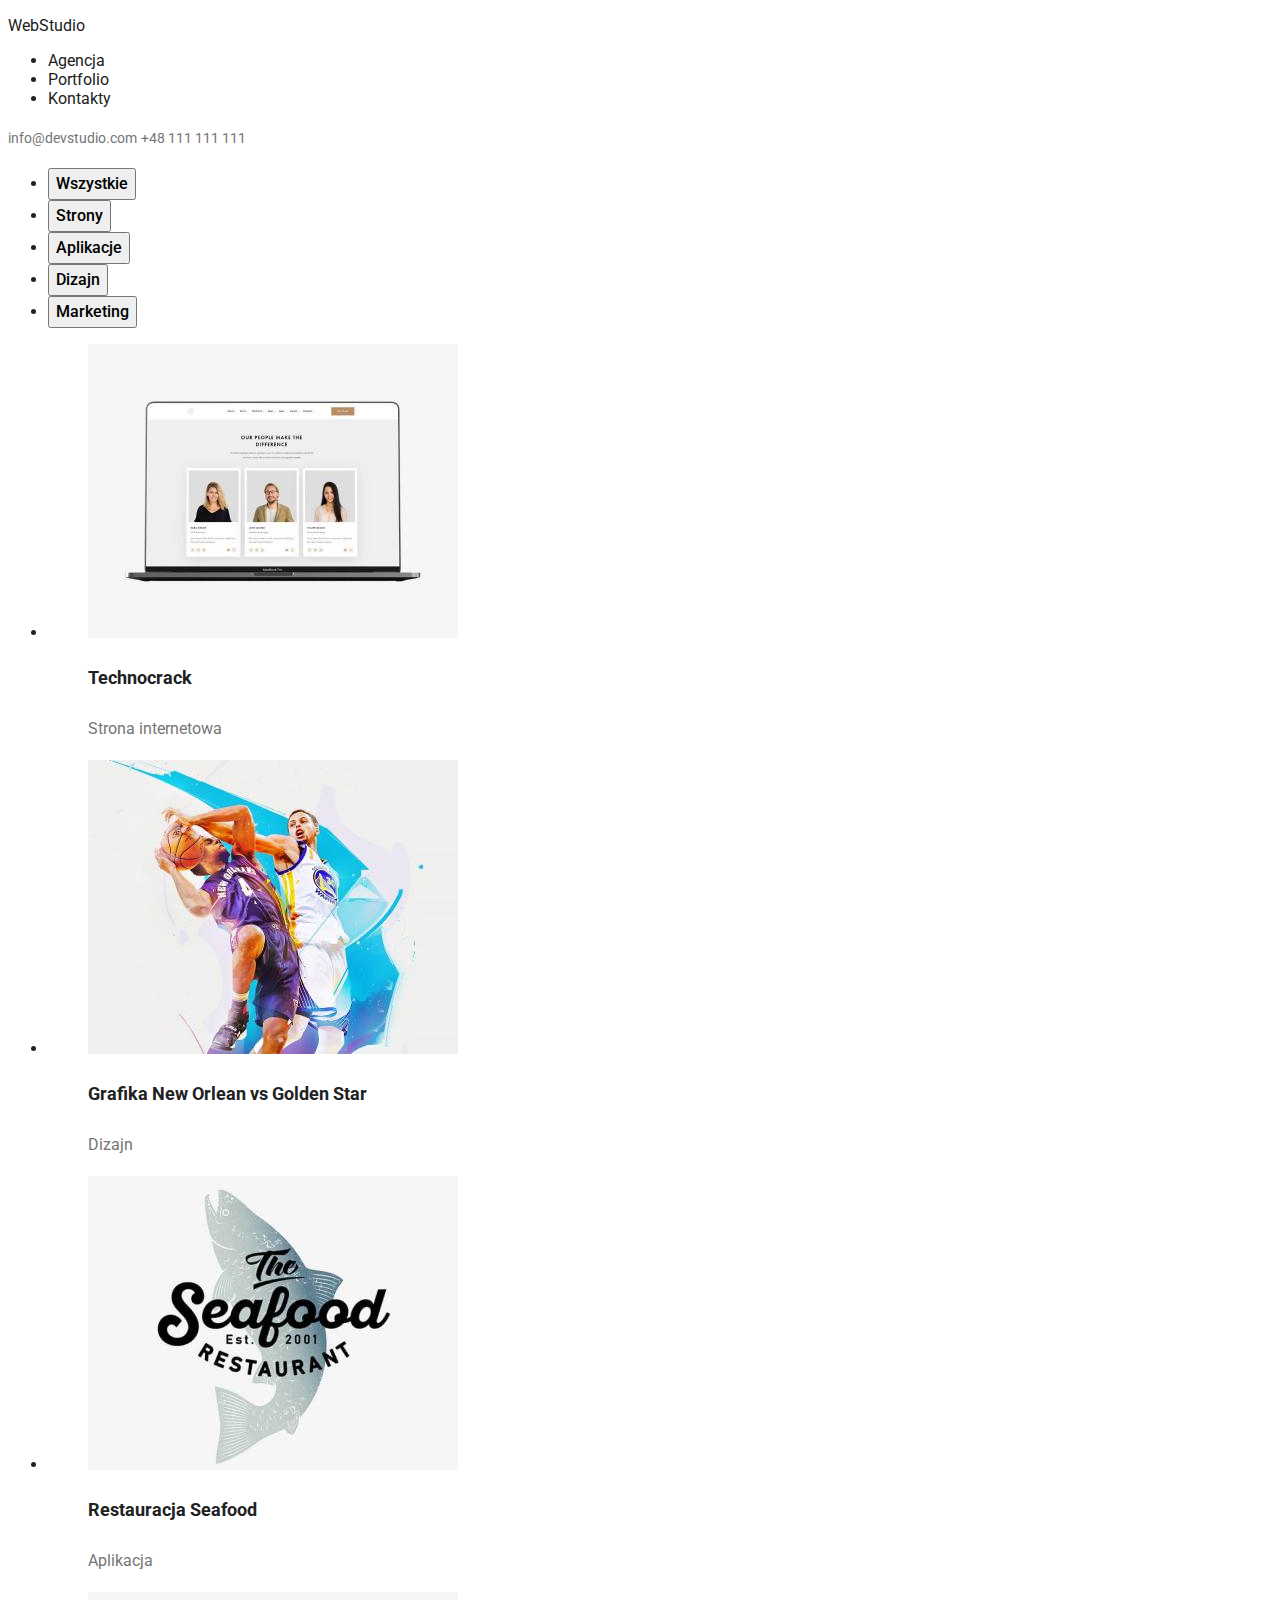
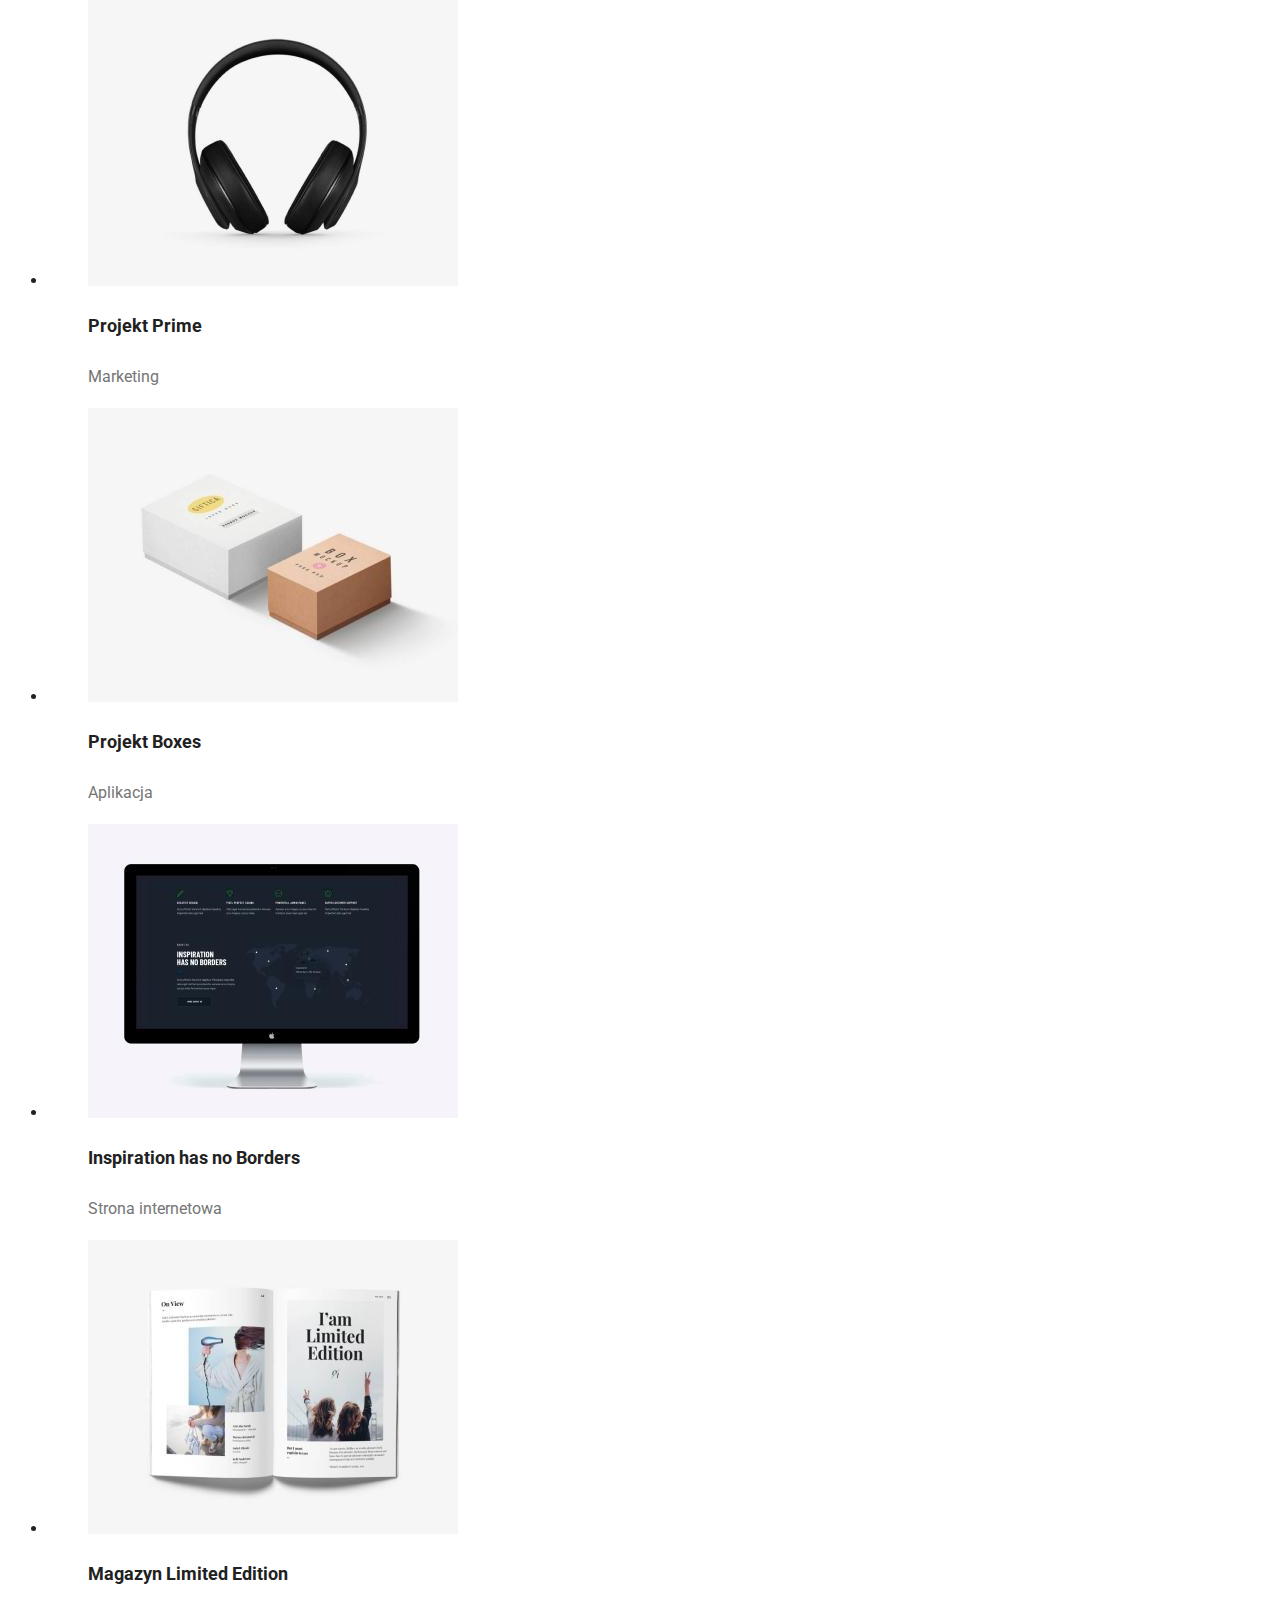
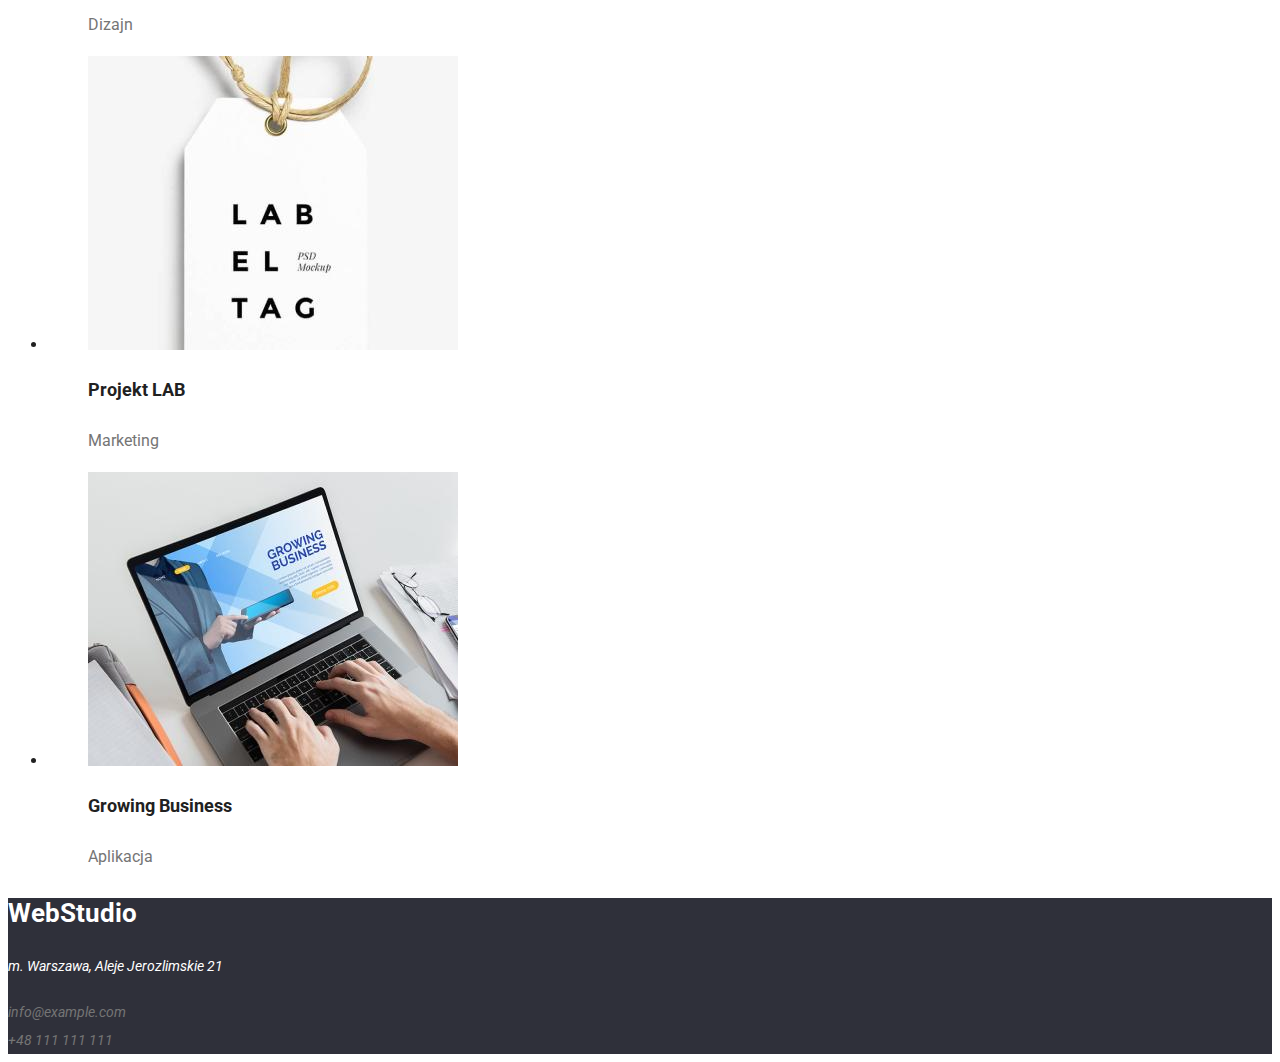
==== portfolio.html @ 7765a139 "3" ====
<!DOCTYPE html>
<html lang="en">
<head>
    <link rel="stylesheet" href="./css/styles.css" />
    <link rel="preconnect" href="https://fonts.googleapis.com">
    <link rel="preconnect" href="https://fonts.gstatic.com" crossorigin>
    <link href="https://fonts.googleapis.com/css2?family=Raleway:wght@700&family=Roboto:wght@400;500;700;900&display=swap" rel="stylesheet">
    <meta charset="UTF-8">
    <meta http-equiv="X-UA-Compatible" content="IE=edge">
    <meta name="viewport" content="width=device-width, initial-scale=1.0">
    <title>WebStudio - Portfolio</title>
</head>
<body>
 <header>
    <p> <a class="logo-link-header" href="index.html">WebStudio</a></p>

    <nav class="navigation">
        <ul >
            <li><a class="navigation-link" href="index.html">Agencja</a></li>
            <li><a class="navigation-link" href="portfolio.html">Portfolio</a></li>
            <li><a class="navigation-link" href="#">Kontakty</a></li>
        </ul>
    </nav>

    <a class="contact" href="mailto:info@devstudio.com">info@devstudio.com</a>
    <a class="contact" href="tel:+48111111111">+48 111 111 111</a>
</header>   
<main>

<ul>
    <li><button class="portfolio-btn" type="button">Wszystkie</button></li>
    <li><button class="portfolio-btn" type="button">Strony</button></li>
    <li><button class="portfolio-btn" type="button">Aplikacje</button></li>
    <li><button class="portfolio-btn" type="button">Dizajn</button></li>
    <li><button class="portfolio-btn" type="button">Marketing</button></li>
</ul>


<ul>
    <li>
        <figure>
            <img src="images/portfolio/img1.jpg" alt="notebook" width="370" height="294">
            <figcaption>
                <p class="photo-head">Technocrack</p>
                <p class="photo-describe">Strona internetowa</p>
            </figcaption>
        </figure>
    </li>
    <li>
        <figure>
            <img src="images/portfolio/img2.jpg" alt="basketball" width="370" height="294">
            <figcaption>
                <p class="photo-head">Grafika New Orlean vs Golden Star</p>
                <p class="photo-describe">Dizajn</p>
            </figcaption>
        </figure>
    </li>
    <li>
        <figure>
            <img src="images/portfolio/img3.jpg" alt="logo seafood" width="370" height="294">
            <figcaption>
                <p class="photo-head">Restauracja Seafood</p>
                <p class="photo-describe">Aplikacja</p>
            </figcaption>
        </figure>
    </li>
    <li>
        <figure>
            <img src="images/portfolio/img4.jpg" alt="Headphones" width="370" height="294">
            <figcaption>
                <p class="photo-head">Projekt Prime</p>
                <p class="photo-describe">Marketing</p>
            </figcaption>
        </figure>
    </li>
    <li>
        <figure>
            <img src="images/portfolio/img5.jpg" alt="boxes" width="370" height="294">
            <figcaption>
                <p class="photo-head">Projekt Boxes</p>
                <p class="photo-describe">Aplikacja</p>
            </figcaption>
        </figure>
    </li>
    <li>
        <figure>
            <img src="images/portfolio/img6.jpg" alt="monitor" width="370" height="294">
            <figcaption>
                <p class="photo-head">Inspiration has no Borders</p>
                <p class="photo-describe">Strona internetowa</p>
            </figcaption>
        </figure>
    </li>
    <li>
        <figure>
            <img src="images/portfolio/img7.jpg" alt="newspaper" width="370" height="294">
            <figcaption>
                <p class="photo-head">Magazyn Limited Edition</p>
                <p class="photo-describe">Dizajn</p>
            </figcaption>
        </figure>
    </li>
    <li>
        <figure>
            <img src="images/portfolio/img8.jpg" alt="label" width="370" height="294">
            <figcaption>
             <p class="photo-head">Projekt LAB</p>
             <p class="photo-describe">Marketing</p>
            </figcaption>
        </figure>
    </li>
    <li>
        <figure>
            <img src="images/portfolio/img9.jpg" alt="notebook" width="370" height="294">
            <figcaption>
             <p class="photo-head">Growing Business</p>
             <p class="photo-describe">Aplikacja</p>
            </figcaption>
        </figure>
    </li>
</ul>

</main>
<footer>
    <p class="logo"><a class="logo-link-footer" href="#">WebStudio</a></p>
    <address>
    <div class="street">m. Warszawa, Aleje Jerozlimskie 21</div><br/>
    
    <a class="contact" href="mailto:info@example.com">info@example.com</a><br/>
    <a class="contact" href="tel:+48111111111">+48 111 111 111</a>
    
    </address>
</footer>

</body>
</html>
---- css/styles.css ----
:root {
    --main-font: 'Roboto', sans-serif;
    --main-color: #212121;
    --second-color: #2196F3;
    --third-color:#757575;
    --background-color:#2F303A;
}

body { 
    font-family: var(--main-font);
    color: var(--main-color);
}

/* -----------------header---------------*/
.logo-link-header,
.navigation-link {
    text-decoration: none;
    color: var(--main-color);
}


.navigation-link:hover {
    color: var(--second-color);
}

/*----------------------main-----------------*/
.title-item {
    font-weight: 900;
    font-size: 44px;
    line-height: 1.364;
    color: #FFFFFF;
}

.about-head {
    font-weight: 700;
    font-size: 14px;
    line-height: 1.143;
}

.about-head-description {
    font-weight: 400;
    font-size: 14px;
    line-height: 1.714;
    color: var(--third-color);
}

.portfolio-btn {
    font-family: Roboto, sans-serif;
    font-weight: 500;
    font-size: 16px;
    line-height: 1.625;
}

.title-btn {
    font-weight: 700;
    font-size: 16px;
    line-height: 1.875;
    color: #FFFFFF;
    background-color: var(--second-color);
}

.portfolio-btn:hover,
.portfolio-btn:focus {
color: #FFFFFF;
background-color: var(--second-color);
}

.work,
.staff {
    font-weight: 700;
    font-size: 36px;
    line-height: 1.167;
}

.staff-name {
    font-weight: 500;
    font-size: 16px;
    line-height: 1.187;
}

.staff-position {
    line-height: 1.187;
}

.photo-head {
    font-weight: 700;
    font-size: 18px;
    line-height: 2;
}

.photo-describe {
    line-height: 1.875;
}

.staff-position,
.photo-describe {
    color: var(--third-color);  
    font-weight: 400;
    font-size: 16px;
}

/*--------------------background--------------*/
footer,
.title {
    background-color: var(--background-color);
}

/*---------------------footer---------------------*/


.logo-link-footer,
.logo,
.contact {
    text-decoration: none;
}

.logo-link-footer { 
    color:#FFFFFF;
}

.logo {
    color:var(--second-color);
    font-weight: 700;
    font-size: 26px;
    line-height: 1.192;
}

.street {
    color: #FFFFFF;
    font-size: 14px;
    line-height: 1.714;
}
.contact {
    color:var(--third-color);
    font-size: 14px;
    line-height: 2;
}


.contact:hover {
    color:var(--second-color);
}

.button {
    cursor: pointer;
}
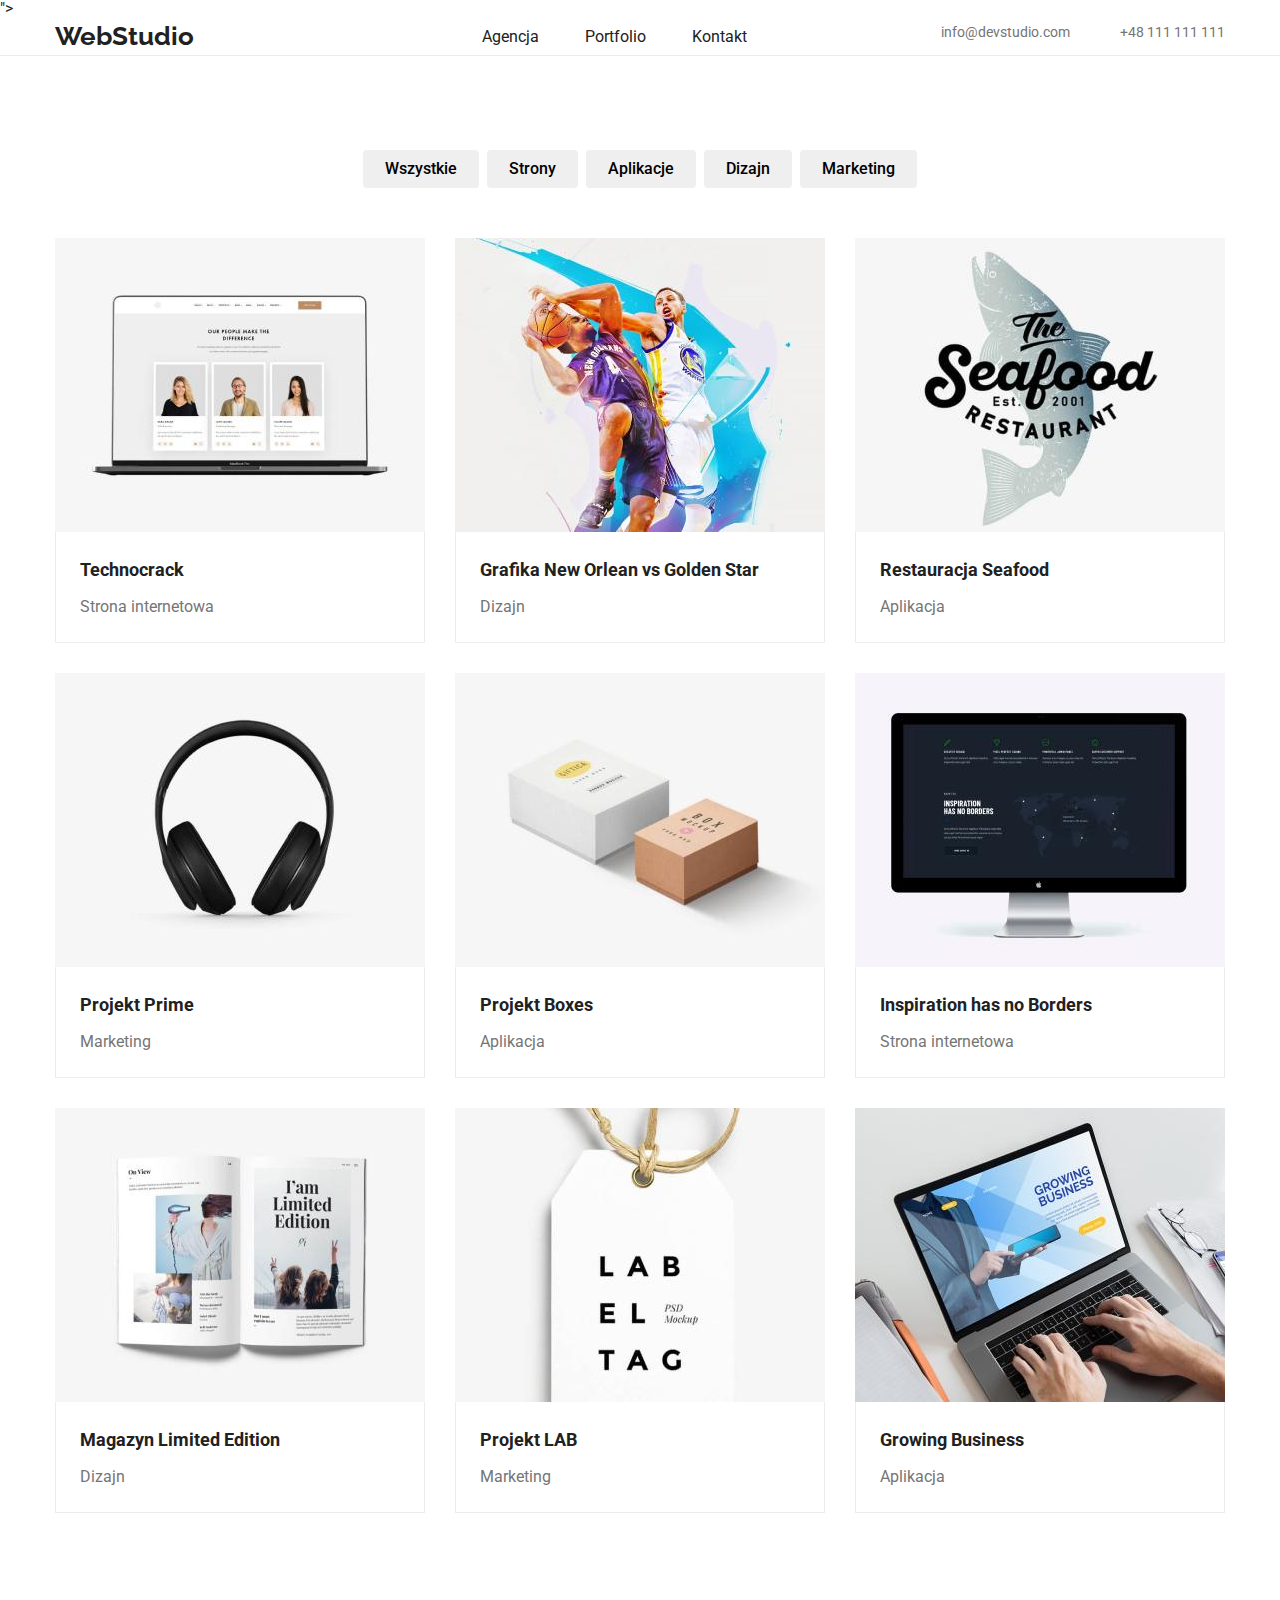
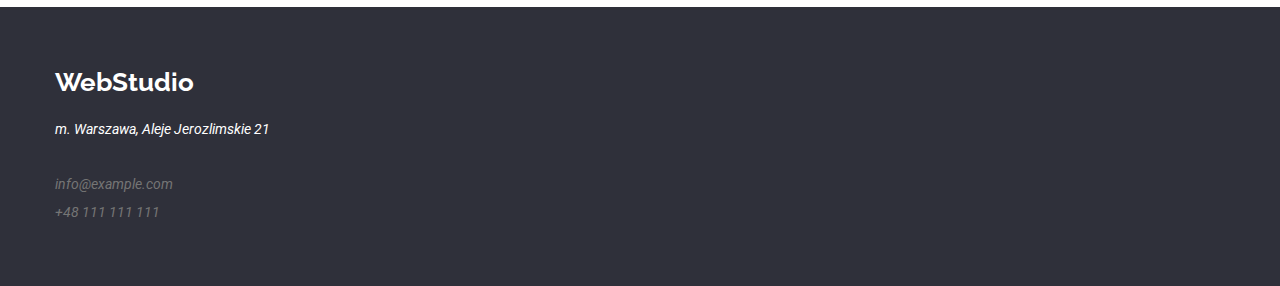
==== commit 67d54d7e: "check" ====
--- a/portfolio.html
+++ b/portfolio.html
@@ -1,53 +1,78 @@
 <!DOCTYPE html>
 <html lang="en">
 <head>
+    <meta charset="UTF-8">
+    <meta http-equiv="X-UA-Compatible" content="IE=edge">
+    <meta name="viewport" content="width=device-width, initial-scale=1.0">
+    
+    <link rel="stylesheet" href="https://cdnjs.cloudflare.com/ajax/libs/modern-normalize/1.1.0/modern-normalize.min.css">
+">
     <link rel="stylesheet" href="./css/styles.css" />
     <link rel="preconnect" href="https://fonts.googleapis.com">
     <link rel="preconnect" href="https://fonts.gstatic.com" crossorigin>
     <link href="https://fonts.googleapis.com/css2?family=Raleway:wght@700&family=Roboto:wght@400;500;700;900&display=swap" rel="stylesheet">
-    <meta charset="UTF-8">
-    <meta http-equiv="X-UA-Compatible" content="IE=edge">
-    <meta name="viewport" content="width=device-width, initial-scale=1.0">
+    
     <title>WebStudio - Portfolio</title>
 </head>
 <body>
- <header>
-    <p> <a class="logo-link-header" href="index.html">WebStudio</a></p>
+    <header class="header">
+        <div class="container">
+            <p class="logo"> 
+                <a class="logo-link-header" href="index.html">
+                    <span class="logo-color">
+                        Web</span>Studio
+                    </a></p>
+    
+            <nav class="navigation">
+                <ul class="navigation-list">
+                    <li class="navigation-list-item">
+                        <a class="navigation-link" href="index.html">Agencja</a></li>
+                    <li class="navigation-list-item">
+                        <a class="navigation-link" href="portfolio.html">Portfolio</a></li>
+                    <li class="navigation-list-item">
+                        <a class="navigation-link" href="#">Kontakt</a></li>
+                </ul>
+            </nav>
+           <div class="contact-info">
+            <a class="contact" href="mailto:info@devstudio.com">info@devstudio.com</a>
+            <a class="contact" href="tel:+48111111111">+48 111 111 111</a>
+            </div>
+        </div> 
+    </header>
 
-    <nav class="navigation">
-        <ul >
-            <li><a class="navigation-link" href="index.html">Agencja</a></li>
-            <li><a class="navigation-link" href="portfolio.html">Portfolio</a></li>
-            <li><a class="navigation-link" href="#">Kontakty</a></li>
-        </ul>
-    </nav>
 
-    <a class="contact" href="mailto:info@devstudio.com">info@devstudio.com</a>
-    <a class="contact" href="tel:+48111111111">+48 111 111 111</a>
-</header>   
 <main>
 
-<ul>
-    <li><button class="portfolio-btn" type="button">Wszystkie</button></li>
-    <li><button class="portfolio-btn" type="button">Strony</button></li>
-    <li><button class="portfolio-btn" type="button">Aplikacje</button></li>
-    <li><button class="portfolio-btn" type="button">Dizajn</button></li>
-    <li><button class="portfolio-btn" type="button">Marketing</button></li>
+<section class="project-btn">
+    <div class="container">
+<ul class="buttons">
+    <li class="button">
+        <button class="portfolio-btn" type="button">Wszystkie</button></li>
+    <li class="button">
+        <button class="portfolio-btn" type="button">Strony</button></li>
+    <li class="button">
+        <button class="portfolio-btn" type="button">Aplikacje</button></li>
+    <li class="button">
+        <button class="portfolio-btn" type="button">Dizajn</button></li>
+    <li class="button">
+        <button class="portfolio-btn" type="button">Marketing</button></li>
 </ul>
 
 
-<ul>
-    <li>
-        <figure>
+<ul class="list-card">
+    <li class="card">
+        <figure class="figure">
             <img src="images/portfolio/img1.jpg" alt="notebook" width="370" height="294">
-            <figcaption>
-                <p class="photo-head">Technocrack</p>
-                <p class="photo-describe">Strona internetowa</p>
-            </figcaption>
-        </figure>
+        <figcaption>
+                <p class="photo-head">
+                    Technocrack</p>
+                <p class="photo-describe">
+                    Strona internetowa</p>
+        </figcaption>
+    </figure>
     </li>
-    <li>
-        <figure>
+    <li class="card">
+        <figure class="figure">
             <img src="images/portfolio/img2.jpg" alt="basketball" width="370" height="294">
             <figcaption>
                 <p class="photo-head">Grafika New Orlean vs Golden Star</p>
@@ -55,8 +80,8 @@
             </figcaption>
         </figure>
     </li>
-    <li>
-        <figure>
+    <li class="card">
+        <figure class="figure">
             <img src="images/portfolio/img3.jpg" alt="logo seafood" width="370" height="294">
             <figcaption>
                 <p class="photo-head">Restauracja Seafood</p>
@@ -64,8 +89,8 @@
             </figcaption>
         </figure>
     </li>
-    <li>
-        <figure>
+    <li class="card">
+        <figure class="figure">
             <img src="images/portfolio/img4.jpg" alt="Headphones" width="370" height="294">
             <figcaption>
                 <p class="photo-head">Projekt Prime</p>
@@ -73,8 +98,8 @@
             </figcaption>
         </figure>
     </li>
-    <li>
-        <figure>
+    <li class="card">
+        <figure class="figure">
             <img src="images/portfolio/img5.jpg" alt="boxes" width="370" height="294">
             <figcaption>
                 <p class="photo-head">Projekt Boxes</p>
@@ -82,8 +107,8 @@
             </figcaption>
         </figure>
     </li>
-    <li>
-        <figure>
+    <li class="card">
+        <figure class="figure">
             <img src="images/portfolio/img6.jpg" alt="monitor" width="370" height="294">
             <figcaption>
                 <p class="photo-head">Inspiration has no Borders</p>
@@ -91,8 +116,8 @@
             </figcaption>
         </figure>
     </li>
-    <li>
-        <figure>
+    <li class="card">
+        <figure class="figure">
             <img src="images/portfolio/img7.jpg" alt="newspaper" width="370" height="294">
             <figcaption>
                 <p class="photo-head">Magazyn Limited Edition</p>
@@ -100,36 +125,41 @@
             </figcaption>
         </figure>
     </li>
-    <li>
-        <figure>
+    <li class="card">
+        <figure class="figure">
             <img src="images/portfolio/img8.jpg" alt="label" width="370" height="294">
-            <figcaption>
+            <figcaption class="figcaption">
              <p class="photo-head">Projekt LAB</p>
              <p class="photo-describe">Marketing</p>
             </figcaption>
         </figure>
     </li>
-    <li>
-        <figure>
+    <li class="card">
+        <figure class="figure">
             <img src="images/portfolio/img9.jpg" alt="notebook" width="370" height="294">
-            <figcaption>
+            <figcaption class="figcaption">
              <p class="photo-head">Growing Business</p>
              <p class="photo-describe">Aplikacja</p>
             </figcaption>
         </figure>
     </li>
 </ul>
+</div>
+</section>
 
 </main>
-<footer>
-    <p class="logo"><a class="logo-link-footer" href="#">WebStudio</a></p>
-    <address>
+<footer class="footer">
+    <div class="container">
+    <p class="logo">
+        <a class="logo-link-footer" href="#">WebStudio</a></p>
+    <address class="address">
     <div class="street">m. Warszawa, Aleje Jerozlimskie 21</div><br/>
     
     <a class="contact" href="mailto:info@example.com">info@example.com</a><br/>
     <a class="contact" href="tel:+48111111111">+48 111 111 111</a>
     
     </address>
+    </div>
 </footer>
 
 </body>
--- a/css/styles.css
+++ b/css/styles.css
@@ -4,6 +4,9 @@
     --second-color: #2196F3;
     --third-color:#757575;
     --background-color:#2F303A;
+    --background-color-second:#F5F4FA;
+    --bacground-color-white:#ffffff;
+    --line-color:#ECECEC;
 }
 
 body { 
@@ -11,30 +14,171 @@
     color: var(--main-color);
 }
 
+h1,
+h2,
+h3,
+h4,
+h5,
+h6,
+figure
+{
+    padding: 0;
+    margin: 0;
+}
+
+img {
+    display:block;
+}
+
+ul,
+ol{
+    padding: 0;
+    margin: 0;
+    list-style-type: none;
+}
+
+p {
+    margin:0;
+    padding:0;
+}
+
+
+
+
+.navigation-link {
+    list-style: none;
+}
+
+.container{
+    width: 1200px;
+    margin-left: auto;
+    margin-right: auto;
+    padding-left: 15px;
+    padding-right: 15px;
+}
 /* -----------------header---------------*/
+.header .container {
+    display: flex;
+    justify-content: space-between;
+    align-items: center;
+}
+
+.header {
+    border-bottom: 1px solid  var(--line-color);
+}
+
+.navigation {
+    display:flex;
+    align-items: center;
+}
+
+.logo .logo-link-header {
+    margin-right:93px;
+}
+
+.navigation-list{
+    display: flex;
+}
+
+.navigation-list .navigation-list-item:not(:last-child) {
+    margin-right: 46px;
+}
+
+.contact-info {
+    display: flex;
+}
+
+.contact-info .contact:not(:last-child) {
+    margin-right: 50px;
+}
+
+.logo {
+    font-family: Raleway, sans-serif;
+}
+
 .logo-link-header,
 .navigation-link {
     text-decoration: none;
     color: var(--main-color);
 }
 
-
 .navigation-link:hover {
     color: var(--second-color);
 }
 
-/*----------------------main-----------------*/
+/*----------------------MAIN-----------------*/
+.title {
+    background-color: var(--background-color);
+    
+    padding-top: 200px;
+    padding-bottom: 210px;  
+}
+
+.title .container {
+    max-width: 696px;
+  text-align: center;
+  margin-right: auto;
+  margin-left: auto; 
+}
+
+
 .title-item {
     font-weight: 900;
     font-size: 44px;
     line-height: 1.364;
-    color: #FFFFFF;
+    color: var(--bacground-color-white);
+
+    margin-bottom: 40px;
+}
+
+
+
+
+.portfolio-btn {
+    font-family: Roboto, sans-serif;
+    font-weight: 500;
+    font-size: 16px;
+    line-height: 1.625;
+}
+
+.title-btn {
+    font-weight: 700;
+    font-size: 16px;
+    line-height: 1.875;
+    color: var(--bacground-color-white);
+    background-color: var(--second-color);
+
+    box-shadow: 0px 4px 4px rgba(0, 0, 0, 0.15);
+    border-radius: 4px;
+    padding: 10px 41px 10px 42px;
+}
+
+.portfolio-btn:hover,
+.portfolio-btn:focus {
+    color: var(--bacground-color-white);
+    background-color: var(--second-color);
+}
+/*===================about===================*/
+.about {
+    margin-top: 94px;
+    margin-bottom: 94px;
+}
+
+.about .about-list {
+    display: flex;
+    justify-content: space-between;
+}
+
+.about .about-item {
+    width: cal((100% -3 *30px)/4);
 }
 
 .about-head {
     font-weight: 700;
     font-size: 14px;
     line-height: 1.143;
+
+    margin-bottom: 10px;
 }
 
 .about-head-description {
@@ -43,26 +187,54 @@
     line-height: 1.714;
     color: var(--third-color);
 }
-
-.portfolio-btn {
-    font-family: Roboto, sans-serif;
-    font-weight: 500;
-    font-size: 16px;
-    line-height: 1.625;
-}
-
-.title-btn {
-    font-weight: 700;
-    font-size: 16px;
-    line-height: 1.875;
-    color: #FFFFFF;
-    background-color: var(--second-color);
-}
-
-.portfolio-btn:hover,
-.portfolio-btn:focus {
-color: #FFFFFF;
-background-color: var(--second-color);
+/*================photos=================*/
+
+.photos {
+    padding-top: 94px;
+    padding-bottom: 94px;
+}
+
+.work {
+    text-align: center;
+    margin-bottom: 50px;
+}
+
+.work-list {
+    display: flex;
+    justify-content: space-between;
+}
+
+/*================staff=====================*/
+.our-staff {
+    background-color: var(--background-color-second);
+
+    padding-top: 94px;
+    padding-bottom: 94px;
+}
+
+.staff {
+    text-align: center;
+
+    margin-bottom: 50px;
+}
+
+.staff-list {
+    display: flex;
+    justify-content: space-between;
+}
+
+.staff-item {
+background-color: var(--bacground-color-white);
+border-radius: 0px 0px 4px 4px;
+
+width: calc(100%-3*30px)/4;
+}
+
+.staff-position,
+.staff-name {
+    text-align: center;
+
+    margin-bottom: 30px;
 }
 
 .work,
@@ -82,11 +254,6 @@
     line-height: 1.187;
 }
 
-.photo-head {
-    font-weight: 700;
-    font-size: 18px;
-    line-height: 2;
-}
 
 .photo-describe {
     line-height: 1.875;
@@ -99,13 +266,86 @@
     font-size: 16px;
 }
 
-/*--------------------background--------------*/
-footer,
-.title {
+/*==============portfolio-btn==============*/
+.project-btn {
+    margin-bottom: 94px;
+    margin-top: 94px;
+}
+
+.buttons {
+    margin-bottom: 50px;
+    
+    display: flex;
+    justify-content: center;
+}
+
+.portfolio-btn {
+    text-align: center;
+
+    border-style: none;
+    border-radius: 4px;
+    padding: 6px 22px;
+}
+
+.button:not(:last-child) {
+    margin-right: 8px;
+}
+
+/*===============cards-portfolio=============*/
+.list-card {
+    display: flex;
+    flex-wrap: wrap;
+}
+
+.card {
+    width: calc((100% -2 * 30px)/3);
+}
+
+.card:not(:nth-last-child(-n+3)) {
+    margin-bottom: 30px;
+}
+
+.card:not(:nth-child(3n)) {
+    margin-right: 30px;
+}
+
+.card figcaption {
+    border-bottom: 1px solid var(--line-color);
+    border-left: 1px solid var(--line-color);
+    border-right: 1px solid var(--line-color); 
+    
+    padding: 20px 24px;    
+} 
+
+.photo-head {
+    font-weight: 700;
+    font-size: 18px;
+    line-height: 2;
+    
+    margin-bottom: 4px;
+}
+
+
+/*-------------------FOOTER-------------------*/
+
+.footer {
     background-color: var(--background-color);
-}
-
-/*---------------------footer---------------------*/
+
+    padding-top: 60px;
+    padding-bottom: 60px;
+}
+
+.address {
+    margin-top: 20px;
+}
+
+.street {
+    margin-bottom: 9px;
+}
+
+.contact:not(last-child) {
+    margin-bottom: 9px;
+}
 
 
 .logo-link-footer,
@@ -126,7 +366,7 @@
 }
 
 .street {
-    color: #FFFFFF;
+    color: var(--bacground-color-white);
     font-size: 14px;
     line-height: 1.714;
 }
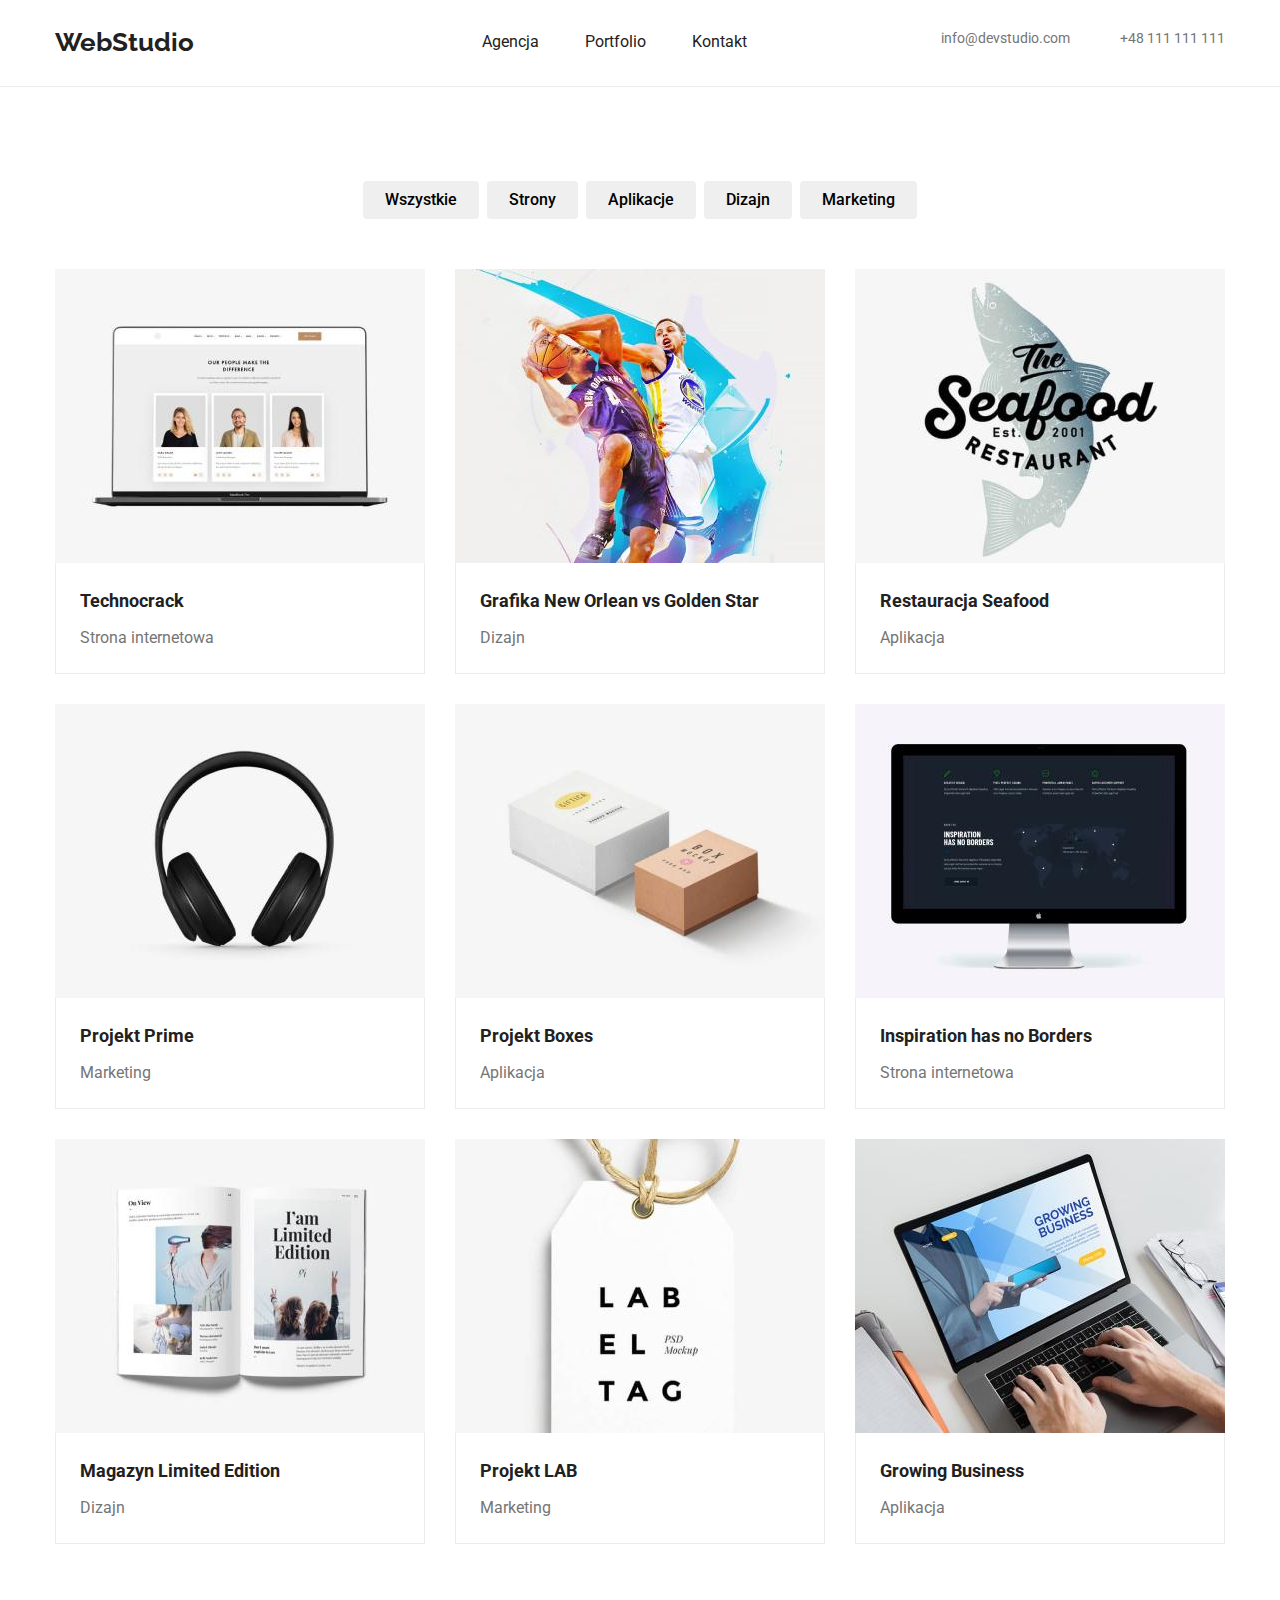
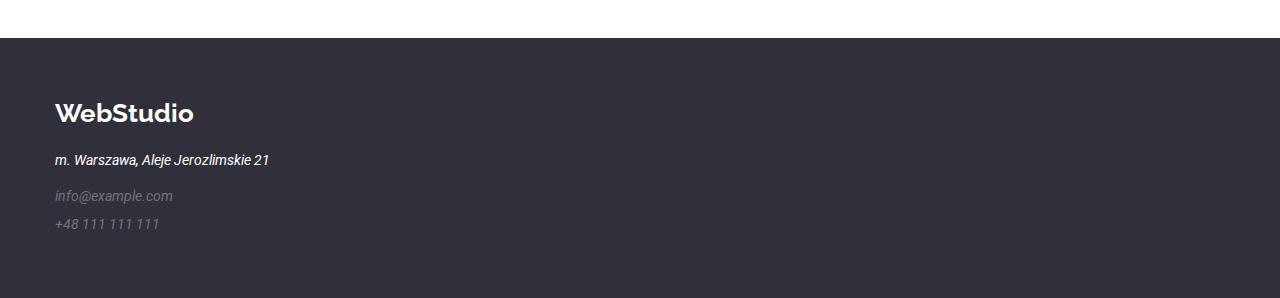
==== commit 5459c5a3: "3" ====
--- a/portfolio.html
+++ b/portfolio.html
@@ -6,7 +6,6 @@
     <meta name="viewport" content="width=device-width, initial-scale=1.0">
     
     <link rel="stylesheet" href="https://cdnjs.cloudflare.com/ajax/libs/modern-normalize/1.1.0/modern-normalize.min.css">
-">
     <link rel="stylesheet" href="./css/styles.css" />
     <link rel="preconnect" href="https://fonts.googleapis.com">
     <link rel="preconnect" href="https://fonts.gstatic.com" crossorigin>
@@ -153,7 +152,7 @@
     <p class="logo">
         <a class="logo-link-footer" href="#">WebStudio</a></p>
     <address class="address">
-    <div class="street">m. Warszawa, Aleje Jerozlimskie 21</div><br/>
+    <div class="street">m. Warszawa, Aleje Jerozlimskie 21</div>
     
     <a class="contact" href="mailto:info@example.com">info@example.com</a><br/>
     <a class="contact" href="tel:+48111111111">+48 111 111 111</a>
--- a/css/styles.css
+++ b/css/styles.css
@@ -43,8 +43,6 @@
 }
 
 
-
-
 .navigation-link {
     list-style: none;
 }
@@ -65,6 +63,8 @@
 
 .header {
     border-bottom: 1px solid  var(--line-color);
+    padding-top: 24px;
+  padding-bottom: 25px
 }
 
 .navigation {
@@ -161,7 +161,7 @@
 /*===================about===================*/
 .about {
     margin-top: 94px;
-    margin-bottom: 94px;
+    /* margin-bottom: 94px;*/
 }
 
 .about .about-list {
@@ -230,12 +230,6 @@
 width: calc(100%-3*30px)/4;
 }
 
-.staff-position,
-.staff-name {
-    text-align: center;
-
-    margin-bottom: 30px;
-}
 
 .work,
 .staff {
@@ -248,10 +242,17 @@
     font-weight: 500;
     font-size: 16px;
     line-height: 1.187;
+
+    text-align: center;
+    margin-top: 30px;
+    margin-bottom: 10px;
 }
 
 .staff-position {
     line-height: 1.187;
+
+    text-align: center;
+    margin-bottom: 30px;
 }
 
 
@@ -292,6 +293,8 @@
 }
 
 /*===============cards-portfolio=============*/
+
+
 .list-card {
     display: flex;
     flex-wrap: wrap;
@@ -299,6 +302,7 @@
 
 .card {
     width: calc((100% -2 * 30px)/3);
+
 }
 
 .card:not(:nth-last-child(-n+3)) {
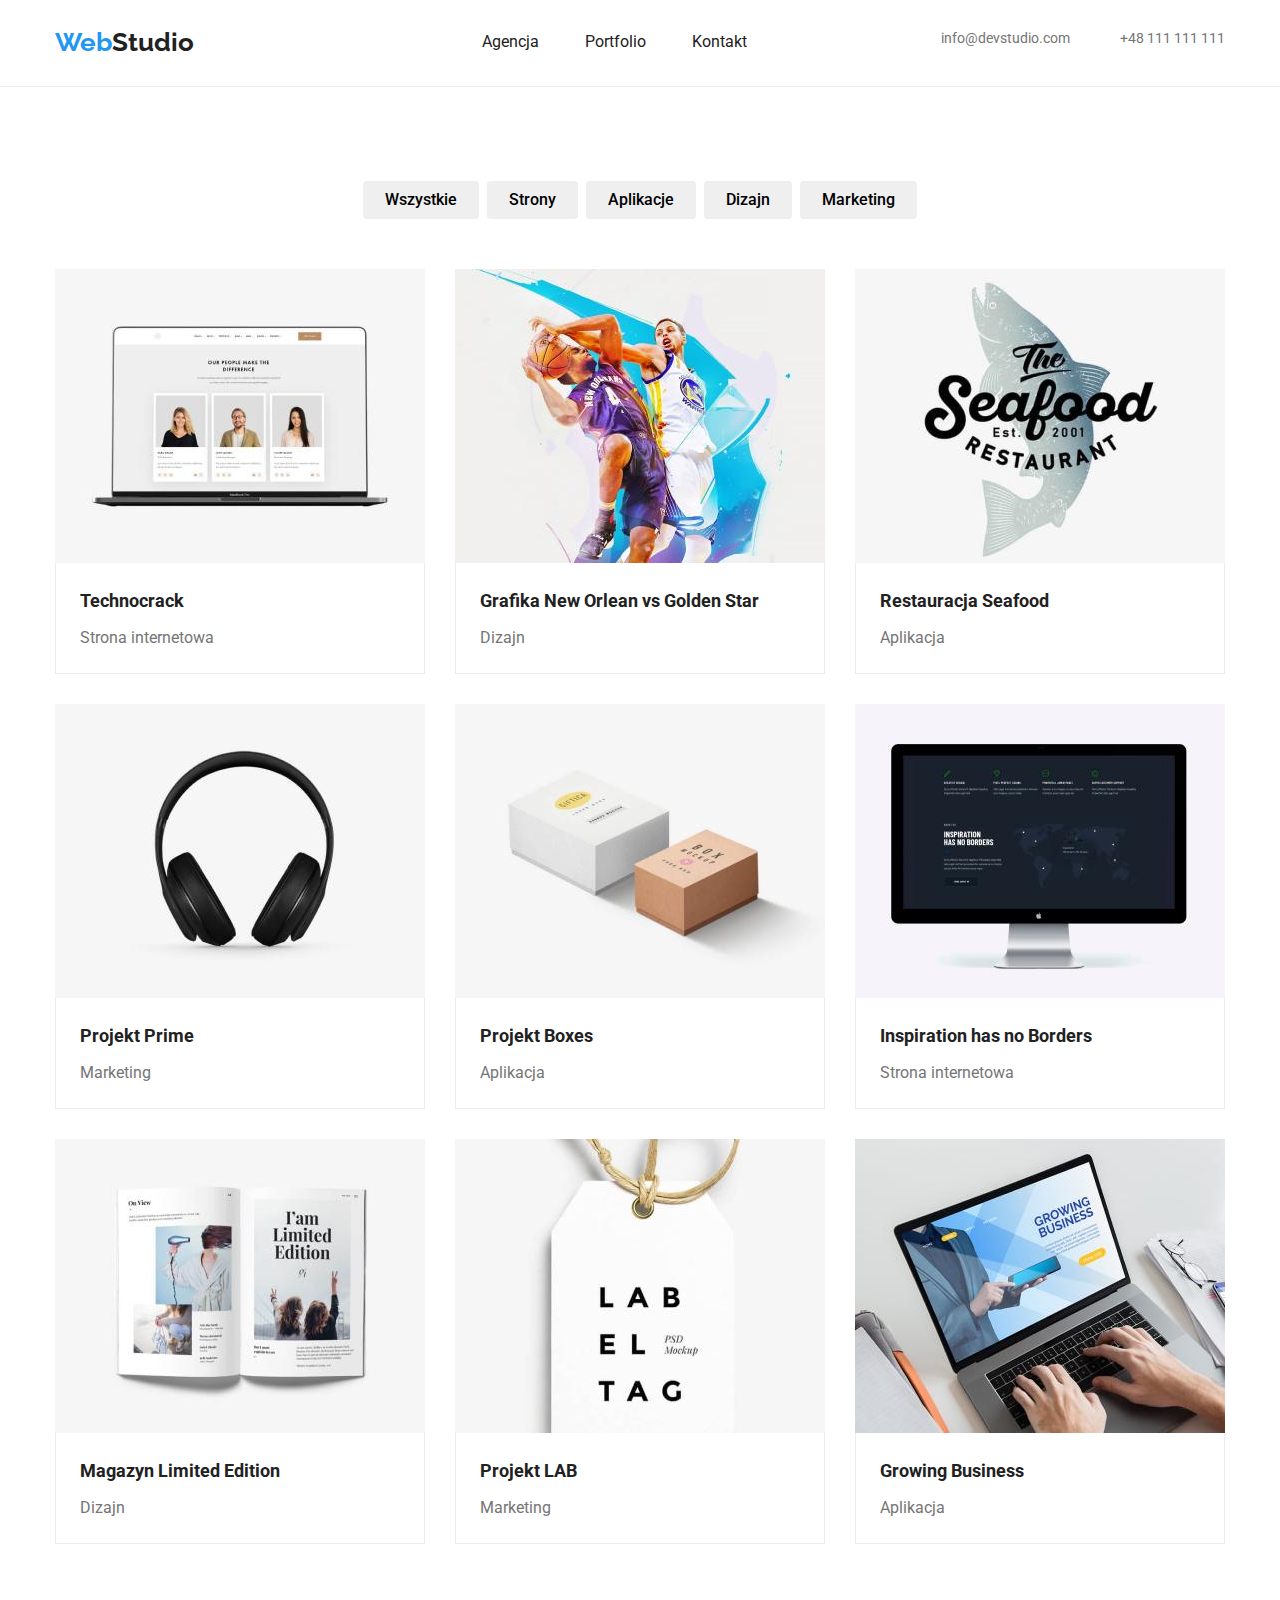
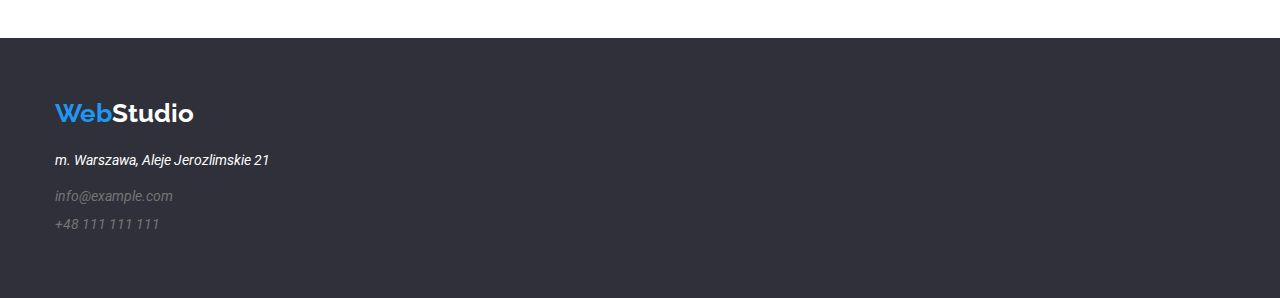
==== commit 17ac1aa6: "3" ====
--- a/portfolio.html
+++ b/portfolio.html
@@ -150,7 +150,8 @@
 <footer class="footer">
     <div class="container">
     <p class="logo">
-        <a class="logo-link-footer" href="#">WebStudio</a></p>
+        <a class="logo-link-footer" href="#">
+            <span class="logo-color">Web</span>Studio</a></p>
     <address class="address">
     <div class="street">m. Warszawa, Aleje Jerozlimskie 21</div>
     
--- a/css/styles.css
+++ b/css/styles.css
@@ -61,10 +61,15 @@
     align-items: center;
 }
 
+
 .header {
     border-bottom: 1px solid  var(--line-color);
     padding-top: 24px;
   padding-bottom: 25px
+}
+
+.logo-color{
+    color: var(--second-color);
 }
 
 .navigation {
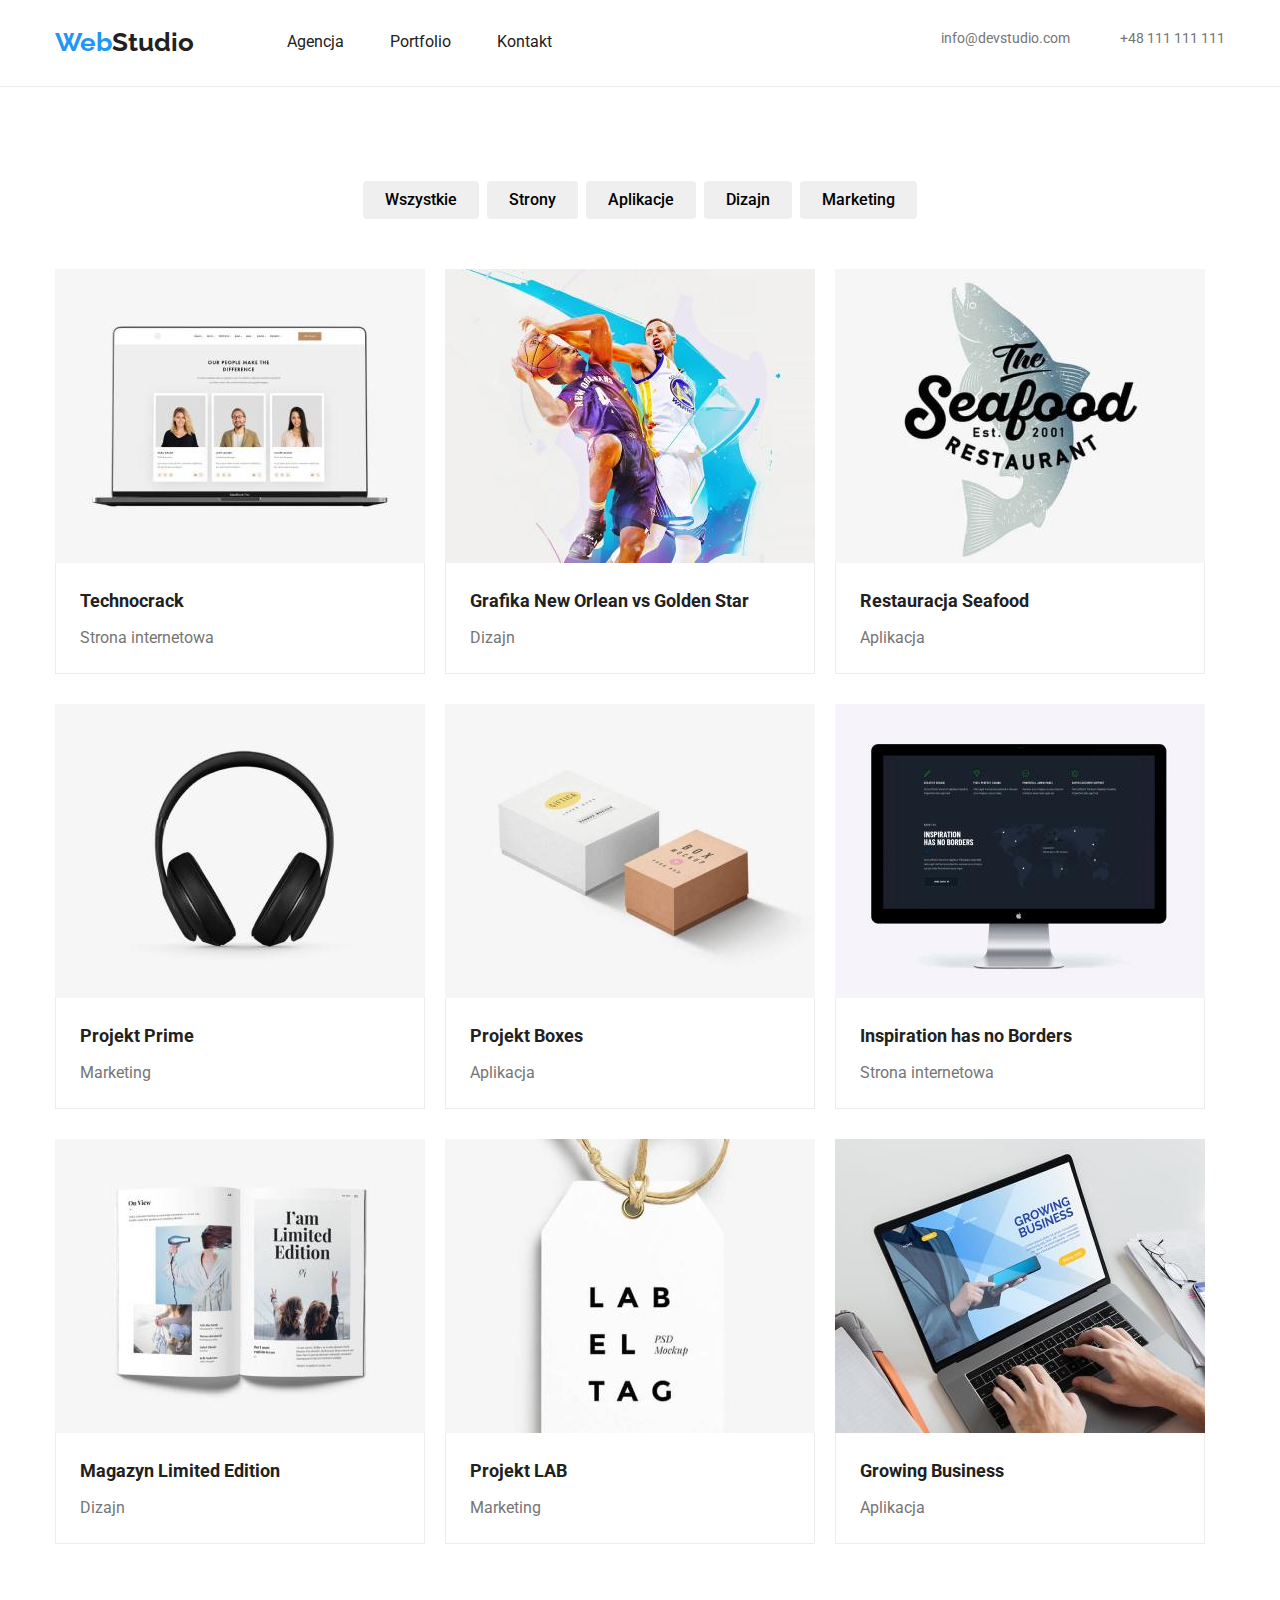
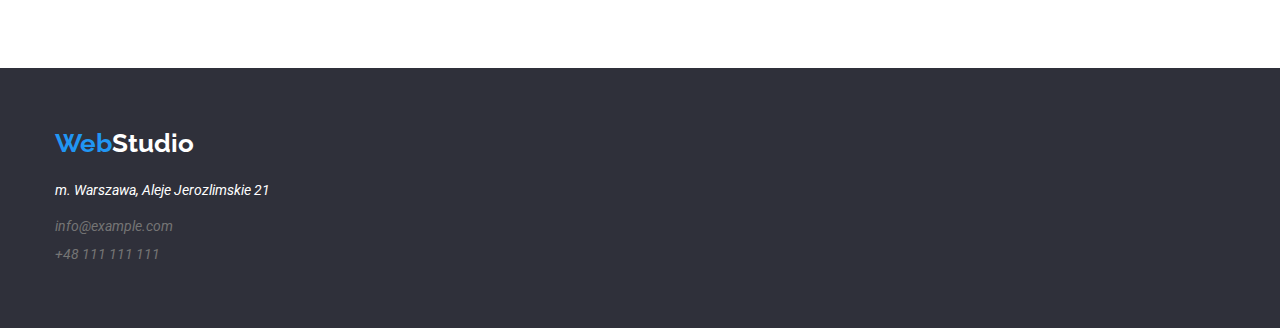
==== commit 93c82d0c: "corr" ====
--- a/portfolio.html
+++ b/portfolio.html
@@ -16,13 +16,14 @@
 <body>
     <header class="header">
         <div class="container">
+            <nav class="navigation">
             <p class="logo"> 
                 <a class="logo-link-header" href="index.html">
                     <span class="logo-color">
                         Web</span>Studio
                     </a></p>
     
-            <nav class="navigation">
+            
                 <ul class="navigation-list">
                     <li class="navigation-list-item">
                         <a class="navigation-link" href="index.html">Agencja</a></li>
--- a/css/styles.css
+++ b/css/styles.css
@@ -1,5 +1,6 @@
 :root {
     --main-font: 'Roboto', sans-serif;
+    --second-font: 'Raleway', sans-serif;
     --main-color: #212121;
     --second-color: #2196F3;
     --third-color:#757575;
@@ -57,7 +58,7 @@
 /* -----------------header---------------*/
 .header .container {
     display: flex;
-    justify-content: space-between;
+    justify-content:space-between;
     align-items: center;
 }
 
@@ -65,7 +66,8 @@
 .header {
     border-bottom: 1px solid  var(--line-color);
     padding-top: 24px;
-  padding-bottom: 25px
+    padding-bottom: 25px;
+   
 }
 
 .logo-color{
@@ -74,18 +76,18 @@
 
 .navigation {
     display:flex;
-    align-items: center;
-}
-
-.logo .logo-link-header {
-    margin-right:93px;
-}
+    align-items:center;
+}
+
 
 .navigation-list{
     display: flex;
-}
-
-.navigation-list .navigation-list-item:not(:last-child) {
+    margin-left:93px;
+}
+
+
+
+.navigation-list-item:not(:last-child) {
     margin-right: 46px;
 }
 
@@ -98,8 +100,9 @@
 }
 
 .logo {
-    font-family: Raleway, sans-serif;
-}
+    font-family: var(--second-font);
+}
+
 
 .logo-link-header,
 .navigation-link {
@@ -120,7 +123,7 @@
 }
 
 .title .container {
-    max-width: 696px;
+
   text-align: center;
   margin-right: auto;
   margin-left: auto; 
@@ -136,11 +139,8 @@
     margin-bottom: 40px;
 }
 
-
-
-
 .portfolio-btn {
-    font-family: Roboto, sans-serif;
+    font-family: var(--main-font);
     font-weight: 500;
     font-size: 16px;
     line-height: 1.625;
@@ -153,9 +153,10 @@
     color: var(--bacground-color-white);
     background-color: var(--second-color);
 
-    box-shadow: 0px 4px 4px rgba(0, 0, 0, 0.15);
+    box-shadow: 0px 4px  rgba(0, 0, 0, 0.15);
     border-radius: 4px;
     padding: 10px 41px 10px 42px;
+    border-style: none;
 }
 
 .portfolio-btn:hover,
@@ -232,9 +233,13 @@
 background-color: var(--bacground-color-white);
 border-radius: 0px 0px 4px 4px;
 
+border:1px solid --bacground-color-white;
+box-shadow:  0px 2px 1px rgba(0, 0, 0, 0.2), 
+0px 1px 1px rgba(0, 0, 0, 0.14), 
+0px 1px 3px rgba(0, 0, 0, 0.12);
+
 width: calc(100%-3*30px)/4;
 }
-
 
 .work,
 .staff {
@@ -303,18 +308,20 @@
 .list-card {
     display: flex;
     flex-wrap: wrap;
+    justify-content: space-between;
 }
 
 .card {
-    width: calc((100% -2 * 30px)/3);
-
-}
-
-.card:not(:nth-last-child(-n+3)) {
+    width: calc((100%)/3);
+    
+    margin-bottom: 30px
+}
+
+/* .card {
     margin-bottom: 30px;
-}
-
-.card:not(:nth-child(3n)) {
+} */
+
+.card(:nth-last-child())  {
     margin-right: 30px;
 }
 
@@ -323,7 +330,8 @@
     border-left: 1px solid var(--line-color);
     border-right: 1px solid var(--line-color); 
     
-    padding: 20px 24px;    
+    padding: 20px 24px;
+    width: 370px;    
 } 
 
 .photo-head {
@@ -364,7 +372,7 @@
 }
 
 .logo-link-footer { 
-    color:#FFFFFF;
+    color:var(--bacground-color-white);
 }
 
 .logo {
